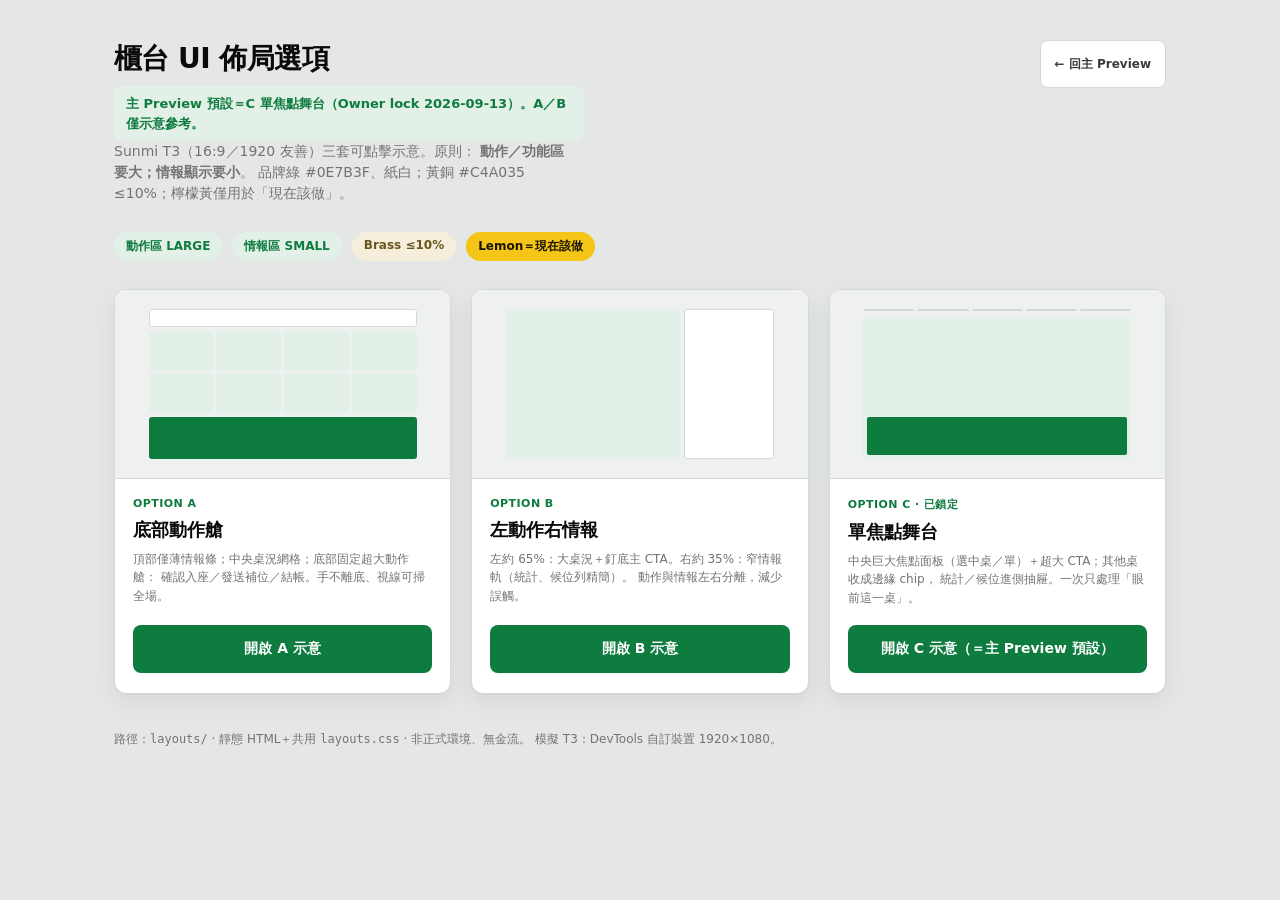
==== layouts/index.html @ a9828016 "feat: import MoreYou restaurant AI demo preview (N1–N6) Place the static mock (counter, waitlist, PO" ====
<!DOCTYPE html>
<html lang="zh-Hant">
<head>
  <meta charset="utf-8">
  <meta name="viewport" content="width=device-width, initial-scale=1">
  <title>佈局選項 A／B／C — 示範食堂 Sunmi T3</title>
  <link rel="stylesheet" href="layouts.css">
</head>
<body>
  <div class="gallery">
    <div class="gallery-h">
      <div>
        <h1>櫃台 UI 佈局選項</h1>
        <p style="margin:8px 0 0;padding:8px 12px;background:#E3F0E8;border-radius:8px;font-size:13px;color:#0E7B3F;font-weight:700">主 Preview 預設＝<strong>C 單焦點舞台</strong>（Owner lock 2026-09-13）。A／B 僅示意參考。</p>
        <p>
          Sunmi T3（16:9／1920 友善）三套可點擊示意。原則：
          <strong>動作／功能區要大；情報顯示要小</strong>。
          品牌綠 #0E7B3F、紙白；黃銅 #C4A035 ≤10%；檸檬黃僅用於「現在該做」。
        </p>
      </div>
      <a class="gallery-back" href="../index.html">← 回主 Preview</a>
    </div>

    <div class="principle">
      <span>動作區 LARGE</span>
      <span>情報區 SMALL</span>
      <span class="brass-note">Brass ≤10%</span>
      <span style="background:#F5C518;color:#1A1500">Lemon＝現在該做</span>
    </div>

    <div class="cards">
      <a class="card" href="option-a.html">
        <div class="card-thumb" aria-hidden="true">
          <div class="card-thumb-inner thumb-a">
            <div class="t-info"></div>
            <div class="t-grid"><i></i><i></i><i></i><i></i><i></i><i></i><i></i><i></i></div>
            <div class="t-dock"></div>
          </div>
        </div>
        <div class="card-body">
          <span class="card-tag">OPTION A</span>
          <h2>底部動作艙</h2>
          <p>
            頂部僅薄情報條；中央桌況網格；底部固定超大動作艙：
            確認入座／發送補位／結帳。手不離底、視線可掃全場。
          </p>
          <span class="card-cta">開啟 A 示意</span>
        </div>
      </a>

      <a class="card" href="option-b.html">
        <div class="card-thumb" aria-hidden="true">
          <div class="card-thumb-inner thumb-b">
            <div class="t-main"></div>
            <div class="t-rail"></div>
          </div>
        </div>
        <div class="card-body">
          <span class="card-tag">OPTION B</span>
          <h2>左動作右情報</h2>
          <p>
            左約 65%：大桌況＋釘底主 CTA。右約 35%：窄情報軌（統計、候位列精簡）。
            動作與情報左右分離，減少誤觸。
          </p>
          <span class="card-cta">開啟 B 示意</span>
        </div>
      </a>

      <a class="card" href="option-c.html">
        <div class="card-thumb" aria-hidden="true">
          <div class="card-thumb-inner thumb-c">
            <div class="t-chips"><i></i><i></i><i></i><i></i><i></i></div>
            <div class="t-stage"><b></b></div>
          </div>
        </div>
        <div class="card-body">
          <span class="card-tag">OPTION C · 已鎖定</span>
          <h2>單焦點舞台</h2>
          <p>
            中央巨大焦點面板（選中桌／單）＋超大 CTA；其他桌收成邊緣 chip，
            統計／候位進側抽屜。一次只處理「眼前這一桌」。
          </p>
          <span class="card-cta">開啟 C 示意（＝主 Preview 預設）</span>
        </div>
      </a>
    </div>

    <p style="margin-top:36px;font-size:12px;color:#737373;line-height:1.6">
      路徑：<code>layouts/</code> ·
      靜態 HTML＋共用 <code>layouts.css</code> · 非正式環境、無金流。
      模擬 T3：DevTools 自訂裝置 1920×1080。
    </p>
  </div>
</body>
</html>
---- layouts/layouts.css ----
/* Layout option demos — Sunmi T3 1920×1080
   Principle: action/function LARGE; informational SMALL
   Brand: green #0E7B3F, paper/white, brass #C4A035 ≤10%, lemon only for 現在該做 */

:root {
  --canvas: #E5E7E6;
  --bg0: #FAFAF9;
  --bg1: #FFFFFF;
  --bg2: #EFF1F0;
  --bg3: #E5E7E6;
  --ink: #0A0A0A;
  --ink2: #3A3A3A;
  --ink3: #737373;
  --ink4: #A3A3A3;
  --accent: #0E7B3F;
  --accent-ink: #FFFFFF;
  --lemon: #F5C518;
  --brass: #C4A035;
  --ok: #0E7B3F;
  --warn: #B26213;
  --crit: #B91C1C;
  --line: #D4D8D6;
  --line-strong: #B8BEBB;
  --shadow: 0 1px 0 rgba(10, 10, 10, 0.04), 0 8px 24px rgba(10, 10, 10, 0.07);
  --shadow-sm: 0 1px 2px rgba(10, 10, 10, 0.05);
  --ok-soft: #E3F0E8;
  --warn-soft: #F7EDD8;
  --crit-soft: #F8E4E4;
  --dining-bg: color-mix(in srgb, var(--brass) 16%, #FAFAF9);
  --dining-bd: color-mix(in srgb, var(--brass) 70%, #B8BEBB);
  --dirty-bg: #ECEAE6;
  --empty-bg: #EFF1F0;
  --radius: 8px;
  --radius-lg: 12px;
  --touch: 48px;
  --touch-lg: 56px;
  --touch-xl: 72px;
  --fs-xs: 11px;
  --fs-sm: 12px;
  --fs-md: 14px;
  --fs-lg: 16px;
  --fs-xl: 18px;
  --fs-2xl: 22px;
  --fs-3xl: 28px;
  --fs-4xl: 36px;
  --fs-5xl: 48px;
}

*, *::before, *::after { box-sizing: border-box; }
html, body {
  margin: 0; padding: 0;
  height: 100%;
  font-family: "Noto Sans TC", "PingFang TC", "Microsoft JhengHei", system-ui, sans-serif;
  background: var(--canvas);
  color: var(--ink);
  -webkit-font-smoothing: antialiased;
}
button { font-family: inherit; cursor: pointer; border: none; background: none; }
a { color: var(--accent); }

/* ——— Index gallery ——— */
.gallery {
  max-width: 1100px;
  margin: 0 auto;
  padding: 40px 24px 80px;
}
.gallery-h {
  display: flex; align-items: flex-start; justify-content: space-between;
  gap: 16px; flex-wrap: wrap; margin-bottom: 28px;
}
.gallery-h h1 {
  margin: 0 0 6px; font-size: 28px; font-weight: 700; letter-spacing: -0.02em;
}
.gallery-h p { margin: 0; color: var(--ink3); font-size: var(--fs-md); max-width: 52ch; line-height: 1.5; }
.gallery-back {
  display: inline-flex; align-items: center; gap: 6px;
  padding: 10px 14px; border-radius: var(--radius);
  background: var(--bg1); border: 1px solid var(--line);
  color: var(--ink2); text-decoration: none; font-size: var(--fs-sm); font-weight: 600;
  min-height: var(--touch);
}
.gallery-back:hover { border-color: var(--accent); color: var(--accent); }
.principle {
  display: flex; gap: 10px; flex-wrap: wrap; margin-bottom: 28px;
}
.principle span {
  font-size: var(--fs-sm); padding: 6px 12px; border-radius: 999px;
  background: var(--ok-soft); color: var(--accent); font-weight: 600;
}
.principle .brass-note {
  background: color-mix(in srgb, var(--brass) 18%, #fff);
  color: #6B5520;
}
.cards {
  display: grid; grid-template-columns: repeat(3, 1fr); gap: 20px;
}
@media (max-width: 900px) { .cards { grid-template-columns: 1fr; } }
.card {
  background: var(--bg1); border: 1px solid var(--line); border-radius: var(--radius-lg);
  box-shadow: var(--shadow); overflow: hidden; display: flex; flex-direction: column;
  text-decoration: none; color: inherit; transition: border-color .15s, transform .15s;
}
.card:hover { border-color: var(--accent); transform: translateY(-2px); }
.card-thumb {
  aspect-ratio: 16/9; background: var(--bg2); position: relative;
  border-bottom: 1px solid var(--line); overflow: hidden;
}
.card-thumb-inner {
  position: absolute; inset: 10%; display: grid; gap: 4px;
  font-size: 9px; color: var(--ink3);
}
.card-body { padding: 18px 18px 20px; flex: 1; display: flex; flex-direction: column; gap: 8px; }
.card-body h2 { margin: 0; font-size: var(--fs-xl); font-weight: 700; }
.card-tag {
  display: inline-block; font-size: var(--fs-xs); font-weight: 700;
  letter-spacing: 0.04em; color: var(--accent); text-transform: none;
}
.card-body p { margin: 0; font-size: var(--fs-sm); color: var(--ink3); line-height: 1.55; flex: 1; }
.card-cta {
  margin-top: 10px; display: inline-flex; align-items: center; justify-content: center;
  min-height: var(--touch); padding: 0 16px; border-radius: var(--radius);
  background: var(--accent); color: var(--accent-ink); font-weight: 700; font-size: var(--fs-md);
}

/* Thumb sketches */
.thumb-a { grid-template-rows: 12% 1fr 28%; }
.thumb-a .t-info { background: var(--bg1); border: 1px solid var(--line); border-radius: 3px; }
.thumb-a .t-grid { display: grid; grid-template-columns: repeat(4, 1fr); gap: 3px; }
.thumb-a .t-grid i { background: var(--ok-soft); border-radius: 2px; display: block; }
.thumb-a .t-dock { background: var(--accent); border-radius: 3px; }

.thumb-b { grid-template-columns: 65% 1fr; }
.thumb-b .t-main { background: var(--ok-soft); border-radius: 3px; }
.thumb-b .t-rail { background: var(--bg1); border: 1px solid var(--line); border-radius: 3px; }

.thumb-c { grid-template-rows: auto 1fr; gap: 6px; }
.thumb-c .t-chips { display: flex; gap: 3px; height: 14%; }
.thumb-c .t-chips i { flex: 1; background: var(--bg1); border: 1px solid var(--line); border-radius: 2px; }
.thumb-c .t-stage { background: var(--ok-soft); border-radius: 3px; display: flex; align-items: flex-end; padding: 4px; }
.thumb-c .t-stage b { display: block; width: 100%; height: 28%; background: var(--accent); border-radius: 2px; }

/* ——— Demo shell (T3 canvas) ——— */
.demo-page {
  min-height: 100%;
  display: flex; flex-direction: column;
  background: var(--canvas);
}
.demo-bar {
  display: flex; align-items: center; gap: 12px; flex-wrap: wrap;
  padding: 10px 16px; background: var(--bg1); border-bottom: 1px solid var(--line);
  font-size: var(--fs-sm); color: var(--ink3);
}
.demo-bar a {
  color: var(--ink2); text-decoration: none; font-weight: 600;
  padding: 8px 12px; border-radius: var(--radius); border: 1px solid var(--line);
  min-height: 40px; display: inline-flex; align-items: center;
}
.demo-bar a:hover { border-color: var(--accent); color: var(--accent); }
.demo-bar .opt-name { font-weight: 700; color: var(--ink); font-size: var(--fs-md); }
.demo-bar .opt-desc { flex: 1; min-width: 200px; }
.demo-links { display: flex; gap: 6px; flex-wrap: wrap; }
.demo-links a.is-on {
  background: var(--ok-soft); border-color: var(--accent); color: var(--accent);
}

.stage-wrap {
  flex: 1; display: flex; align-items: center; justify-content: center;
  padding: 20px; min-height: 0;
}
.t3 {
  width: min(100%, 1920px);
  aspect-ratio: 16 / 9;
  max-height: calc(100vh - 80px);
  background: var(--bg0);
  border-radius: 10px;
  box-shadow: var(--shadow), 0 0 0 8px #2A2C2B, 0 0 0 10px #3E413F;
  overflow: hidden;
  display: flex; flex-direction: column;
  position: relative;
}

/* Shared UI atoms */
.app-top {
  display: flex; align-items: center; justify-content: space-between;
  padding: 6px 14px; background: var(--bg1); border-bottom: 1px solid var(--line);
  flex-shrink: 0; min-height: 40px; gap: 12px;
}
.brand-mini {
  display: flex; align-items: center; gap: 8px; font-weight: 700; font-size: var(--fs-md);
}
.brand-mini .dot {
  width: 18px; height: 18px; border-radius: 5px; background: var(--accent);
}
.meta-mini {
  display: flex; align-items: center; gap: 8px; font-size: var(--fs-xs); color: var(--ink3);
}
.chip {
  display: inline-flex; align-items: center; gap: 4px;
  padding: 2px 8px; border-radius: 999px; background: var(--bg2);
  border: 1px solid var(--line); font-size: var(--fs-xs); color: var(--ink2);
}
.chip.ok { background: var(--ok-soft); border-color: color-mix(in srgb, var(--accent) 40%, var(--line)); color: var(--accent); }
.chip.warn { background: var(--warn-soft); color: var(--warn); }
.chip.crit { background: var(--crit-soft); color: var(--crit); }

.now-do {
  display: flex; align-items: center; gap: 10px;
  padding: 6px 14px; background: var(--lemon); color: #1A1500;
  font-size: var(--fs-sm); font-weight: 600; flex-shrink: 0;
}
.now-do-badge {
  background: #1A1500; color: var(--lemon);
  font-size: var(--fs-xs); font-weight: 800; letter-spacing: 0.02em;
  padding: 3px 8px; border-radius: 4px; flex-shrink: 0;
}

/* Tables */
.table-grid {
  display: grid; gap: 10px; padding: 12px;
}
.table-grid.cols-4 { grid-template-columns: repeat(4, 1fr); }
.table-grid.cols-3 { grid-template-columns: repeat(3, 1fr); }
.tbl {
  border-radius: var(--radius-lg);
  border: 2px solid var(--line-strong);
  background: var(--empty-bg);
  min-height: 88px;
  padding: 10px 12px;
  display: flex; flex-direction: column; justify-content: space-between;
  cursor: pointer; transition: border-color .12s, box-shadow .12s, transform .08s;
  user-select: none; text-align: left;
}
.tbl:hover { border-color: var(--accent); }
.tbl:active { transform: scale(0.98); }
.tbl.is-on {
  border-color: var(--accent);
  box-shadow: 0 0 0 3px color-mix(in srgb, var(--accent) 28%, transparent);
}
.tbl.dining {
  background: var(--dining-bg);
  border-color: var(--dining-bd);
}
.tbl.dirty {
  background: var(--dirty-bg);
  border-color: #737373;
}
.tbl.empty { background: var(--empty-bg); }
.tbl-id { font-size: var(--fs-2xl); font-weight: 800; letter-spacing: -0.02em; line-height: 1; }
.tbl-meta { font-size: var(--fs-xs); color: var(--ink3); display: flex; justify-content: space-between; gap: 6px; }
.tbl.dining .tbl-meta { color: #3A2E0A; }
.tbl-status {
  font-size: var(--fs-xs); font-weight: 700; text-transform: none;
}
.tbl.dining .tbl-status { color: #6B5520; }
.tbl.dirty .tbl-status { color: var(--ink2); }
.tbl.empty .tbl-status { color: var(--ink3); }
.tbl.warn-late .tbl-status { color: var(--crit); }

/* CTAs */
.btn {
  display: inline-flex; align-items: center; justify-content: center; gap: 8px;
  min-height: var(--touch); padding: 0 18px; border-radius: var(--radius);
  font-size: var(--fs-lg); font-weight: 700; border: 2px solid transparent;
}
.btn-lg {
  min-height: var(--touch-lg); font-size: var(--fs-xl); padding: 0 24px;
  border-radius: var(--radius-lg);
}
.btn-xl {
  min-height: var(--touch-xl); font-size: var(--fs-2xl); padding: 0 28px;
  border-radius: var(--radius-lg);
}
.btn-primary {
  background: var(--accent); color: var(--accent-ink);
}
.btn-primary:hover { filter: brightness(1.05); }
.btn-primary:disabled, .btn-primary.is-off {
  opacity: 0.45; cursor: not-allowed; filter: none;
}
.btn-secondary {
  background: var(--bg1); color: var(--ink); border-color: var(--line-strong);
}
.btn-secondary:hover { border-color: var(--accent); color: var(--accent); }
.btn-brass {
  background: color-mix(in srgb, var(--brass) 22%, var(--bg1));
  color: #3A2E0A; border-color: color-mix(in srgb, var(--brass) 55%, var(--line));
}
.btn-brass:hover { background: color-mix(in srgb, var(--brass) 32%, var(--bg1)); }
.btn-ghost {
  background: transparent; color: var(--ink2); border-color: var(--line);
}
.btn-danger {
  background: var(--crit-soft); color: var(--crit); border-color: color-mix(in srgb, var(--crit) 35%, var(--line));
}

.toast {
  position: absolute; left: 50%; bottom: 24px; transform: translateX(-50%) translateY(20px);
  background: var(--ink); color: #fff; padding: 12px 20px; border-radius: var(--radius-lg);
  font-size: var(--fs-md); font-weight: 600; opacity: 0; pointer-events: none;
  transition: opacity .2s, transform .2s; z-index: 50; white-space: nowrap;
  box-shadow: var(--shadow);
}
.toast.show { opacity: 1; transform: translateX(-50%) translateY(0); }

.flash { animation: flashPulse .45s ease; }
@keyframes flashPulse {
  0% { box-shadow: 0 0 0 0 color-mix(in srgb, var(--accent) 50%, transparent); }
  100% { box-shadow: 0 0 0 8px transparent; }
}

/* ========== OPTION A: bottom dock ========== */
.opt-a { display: flex; flex-direction: column; height: 100%; min-height: 0; }
.opt-a .info-strip {
  display: flex; align-items: center; gap: 16px; flex-wrap: wrap;
  padding: 4px 14px; background: var(--bg2); border-bottom: 1px solid var(--line);
  font-size: var(--fs-xs); color: var(--ink3); flex-shrink: 0; min-height: 28px;
}
.opt-a .info-strip strong { color: var(--ink2); font-weight: 700; }
.opt-a .main {
  flex: 1; min-height: 0; overflow: auto; display: flex; flex-direction: column;
}
.opt-a .table-grid {
  flex: 1; align-content: start;
  grid-template-rows: repeat(2, minmax(100px, 1fr));
}
.opt-a .tbl { min-height: 110px; }
.opt-a .dock {
  flex-shrink: 0;
  background: var(--bg1);
  border-top: 3px solid var(--accent);
  padding: 16px 20px 18px;
  display: grid;
  grid-template-columns: 1fr 1fr 1fr;
  gap: 14px;
  box-shadow: 0 -8px 24px rgba(10,10,10,0.06);
}
.opt-a .dock .btn { width: 100%; min-height: 80px; font-size: var(--fs-2xl); }
.opt-a .dock-hint {
  grid-column: 1 / -1; text-align: center; font-size: var(--fs-xs); color: var(--ink4);
  margin-top: -6px;
}

/* ========== OPTION B: left action / right rail ========== */
.opt-b { display: grid; grid-template-columns: 65% 35%; height: 100%; min-height: 0; }
.opt-b .left {
  display: flex; flex-direction: column; min-width: 0; border-right: 1px solid var(--line);
}
.opt-b .left-body {
  flex: 1; min-height: 0; overflow: auto; display: flex; flex-direction: column;
}
.opt-b .table-grid {
  flex: 1; align-content: start;
  grid-template-rows: repeat(2, minmax(120px, 1fr));
}
.opt-b .tbl { min-height: 130px; }
.opt-b .action-tray {
  flex-shrink: 0; padding: 14px 16px; background: var(--bg1);
  border-top: 2px solid var(--accent);
  display: grid; grid-template-columns: 1.2fr 1fr 1fr; gap: 12px;
}
.opt-b .action-tray .btn { width: 100%; min-height: 64px; font-size: var(--fs-xl); }
.opt-b .rail {
  display: flex; flex-direction: column; min-width: 0; background: var(--bg2);
  font-size: var(--fs-sm);
}
.opt-b .rail-h {
  padding: 8px 12px; font-size: var(--fs-xs); font-weight: 800;
  letter-spacing: 0.06em; color: var(--ink3); text-transform: uppercase;
  border-bottom: 1px solid var(--line); background: var(--bg1);
}
.opt-b .rail-stats {
  display: grid; grid-template-columns: 1fr 1fr; gap: 6px; padding: 8px 10px;
  border-bottom: 1px solid var(--line);
}
.opt-b .rail-stat {
  background: var(--bg1); border: 1px solid var(--line); border-radius: var(--radius);
  padding: 6px 8px;
}
.opt-b .rail-stat .k { font-size: 10px; color: var(--ink4); }
.opt-b .rail-stat .v { font-size: var(--fs-lg); font-weight: 800; line-height: 1.2; }
.opt-b .rail-stat .v.sm { font-size: var(--fs-md); }
.opt-b .wait-list {
  flex: 1; overflow: auto; padding: 8px 10px; display: flex; flex-direction: column; gap: 6px;
}
.opt-b .wait-item {
  background: var(--bg1); border: 1px solid var(--line); border-radius: var(--radius);
  padding: 8px 10px; display: flex; justify-content: space-between; align-items: center; gap: 8px;
  cursor: pointer;
}
.opt-b .wait-item:hover, .opt-b .wait-item.is-on { border-color: var(--accent); }
.opt-b .wait-item .name { font-weight: 700; font-size: var(--fs-sm); }
.opt-b .wait-item .sub { font-size: 10px; color: var(--ink3); }
.opt-b .rail-note {
  padding: 6px 10px; font-size: 10px; color: var(--ink4); border-top: 1px solid var(--line);
}

/* ========== OPTION C: single focus stage ========== */
.opt-c { display: flex; flex-direction: column; height: 100%; min-height: 0; position: relative; }
.opt-c .edge-chips {
  display: flex; gap: 8px; padding: 8px 12px; flex-shrink: 0;
  overflow-x: auto; background: var(--bg2); border-bottom: 1px solid var(--line);
}
.opt-c .edge-chip {
  flex: 0 0 auto; min-width: 72px; min-height: 52px;
  padding: 6px 10px; border-radius: var(--radius); border: 2px solid var(--line);
  background: var(--bg1); cursor: pointer; text-align: left;
  display: flex; flex-direction: column; justify-content: center; gap: 2px;
}
.opt-c .edge-chip .id { font-weight: 800; font-size: var(--fs-md); line-height: 1; }
.opt-c .edge-chip .st { font-size: 10px; color: var(--ink3); }
.opt-c .edge-chip.dining { background: var(--dining-bg); border-color: var(--dining-bd); }
.opt-c .edge-chip.dirty { background: var(--dirty-bg); }
.opt-c .edge-chip.is-on {
  border-color: var(--accent);
  box-shadow: 0 0 0 2px color-mix(in srgb, var(--accent) 25%, transparent);
}
.opt-c .edge-chip.add {
  border-style: dashed; color: var(--ink3); align-items: center; justify-content: center;
  font-size: var(--fs-xs); font-weight: 600;
}
.opt-c .focus {
  flex: 1; min-height: 0; display: flex; flex-direction: column;
  padding: 20px 28px 16px; gap: 16px;
}
.opt-c .focus-panel {
  flex: 1; min-height: 0;
  background: var(--bg1); border: 2px solid var(--line-strong);
  border-radius: 16px; box-shadow: var(--shadow);
  padding: 28px 32px; display: grid;
  grid-template-columns: 1.1fr 1fr; gap: 28px; align-items: stretch;
}
.opt-c .focus-id {
  font-size: 72px; font-weight: 900; letter-spacing: -0.04em; line-height: 0.95;
  color: var(--ink);
}
.opt-c .focus-status {
  display: inline-flex; align-items: center; gap: 8px;
  margin-top: 12px; font-size: var(--fs-xl); font-weight: 700;
}
.opt-c .focus-status .dot {
  width: 12px; height: 12px; border-radius: 50%; background: var(--brass);
}
.opt-c .focus-status.dirty .dot { background: var(--ink3); }
.opt-c .focus-status.empty .dot { background: var(--line-strong); }
.opt-c .focus-meta {
  margin-top: 18px; display: grid; grid-template-columns: 1fr 1fr; gap: 10px;
}
.opt-c .focus-meta .cell {
  background: var(--bg2); border-radius: var(--radius); padding: 12px 14px;
}
.opt-c .focus-meta .k { font-size: var(--fs-xs); color: var(--ink3); }
.opt-c .focus-meta .v { font-size: var(--fs-2xl); font-weight: 800; }
.opt-c .focus-side {
  display: flex; flex-direction: column; gap: 12px; justify-content: center;
  border-left: 1px solid var(--line); padding-left: 28px;
}
.opt-c .focus-side h3 {
  margin: 0 0 4px; font-size: var(--fs-sm); color: var(--ink3); font-weight: 700;
  letter-spacing: 0.04em;
}
.opt-c .order-line {
  display: flex; justify-content: space-between; font-size: var(--fs-md);
  padding: 6px 0; border-bottom: 1px dashed var(--line);
}
.opt-c .order-total {
  margin-top: auto; padding-top: 12px;
  display: flex; justify-content: space-between; align-items: baseline;
  font-size: var(--fs-xl); font-weight: 800;
}
.opt-c .order-total .amt { color: #6B5520; font-size: var(--fs-3xl); }
.opt-c .cta-row {
  display: grid; grid-template-columns: 1.4fr 1fr 1fr; gap: 14px; flex-shrink: 0;
}
.opt-c .cta-row .btn { width: 100%; min-height: 76px; font-size: var(--fs-2xl); }

.opt-c .drawer-btn {
  position: absolute; right: 0; top: 50%; transform: translateY(-50%);
  writing-mode: vertical-rl; text-orientation: mixed;
  background: var(--bg1); border: 1px solid var(--line); border-right: none;
  border-radius: var(--radius) 0 0 var(--radius);
  padding: 16px 8px; font-size: var(--fs-xs); font-weight: 700; color: var(--ink3);
  cursor: pointer; z-index: 20;
}
.opt-c .drawer-btn:hover { color: var(--accent); border-color: var(--accent); }
.opt-c .drawer {
  position: absolute; top: 0; right: 0; bottom: 0; width: 280px;
  background: var(--bg1); border-left: 1px solid var(--line);
  box-shadow: -8px 0 24px rgba(10,10,10,0.08);
  transform: translateX(100%); transition: transform .22s ease;
  z-index: 30; display: flex; flex-direction: column; padding: 16px;
}
.opt-c .drawer.open { transform: translateX(0); }
.opt-c .drawer h3 { margin: 0 0 12px; font-size: var(--fs-lg); }
.opt-c .drawer .mini-stat {
  display: flex; justify-content: space-between; padding: 8px 0;
  border-bottom: 1px solid var(--line); font-size: var(--fs-sm);
}
.opt-c .drawer-close {
  align-self: flex-end; min-height: 40px; padding: 0 12px;
  border: 1px solid var(--line); border-radius: var(--radius); margin-bottom: 8px;
}
.opt-c .backdrop {
  position: absolute; inset: 0; background: rgba(10,10,10,0.2);
  opacity: 0; pointer-events: none; transition: opacity .2s; z-index: 25;
}
.opt-c .backdrop.open { opacity: 1; pointer-events: auto; }

.sel-label {
  font-size: var(--fs-xs); color: var(--ink4); padding: 0 14px 4px;
}
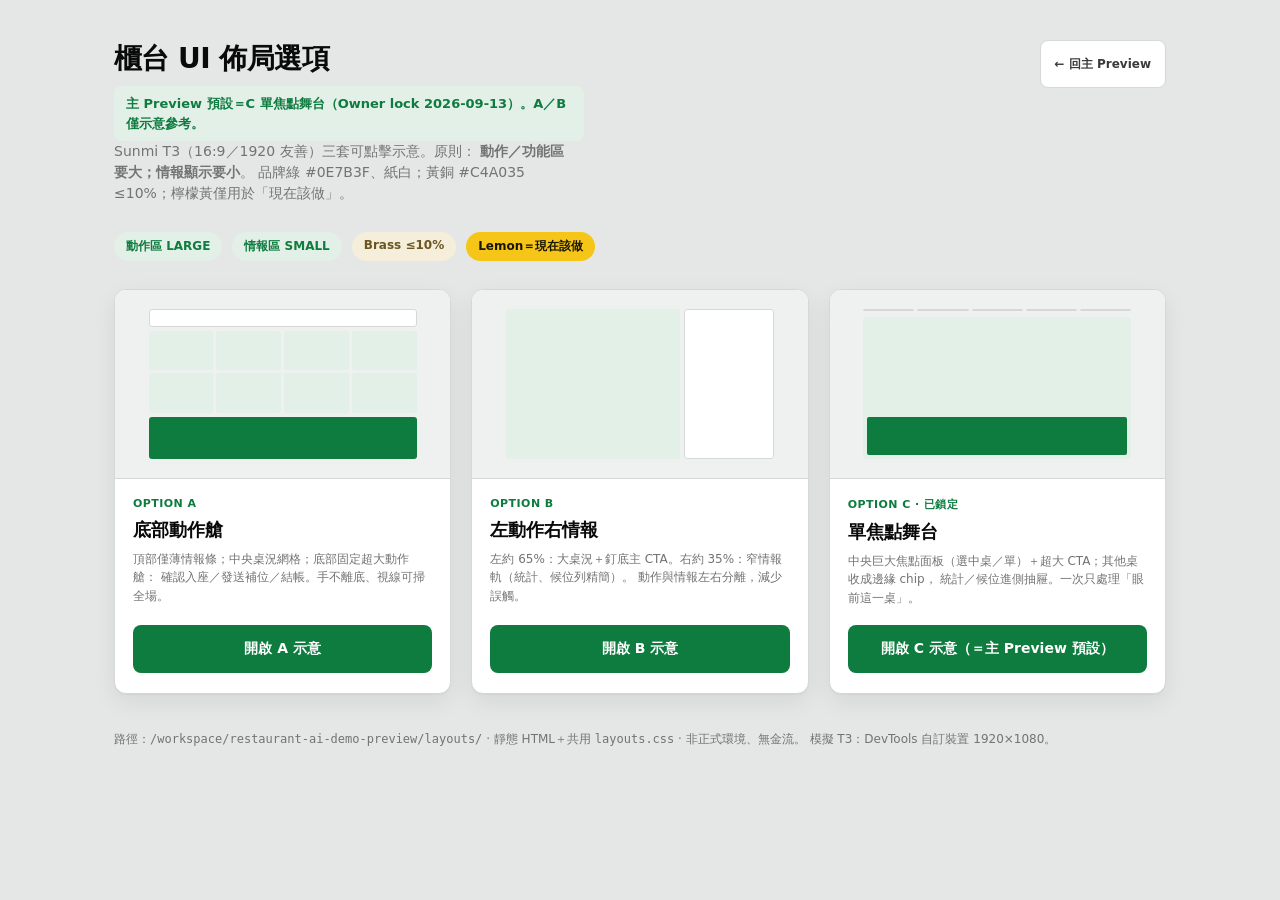
==== commit 9966c5cc: "sync layouts/index.html with box preview source" ====
--- a/layouts/index.html
+++ b/layouts/index.html
@@ -86,7 +86,7 @@
     </div>
 
     <p style="margin-top:36px;font-size:12px;color:#737373;line-height:1.6">
-      路徑：<code>layouts/</code> ·
+      路徑：<code>/workspace/restaurant-ai-demo-preview/layouts/</code> ·
       靜態 HTML＋共用 <code>layouts.css</code> · 非正式環境、無金流。
       模擬 T3：DevTools 自訂裝置 1920×1080。
     </p>
